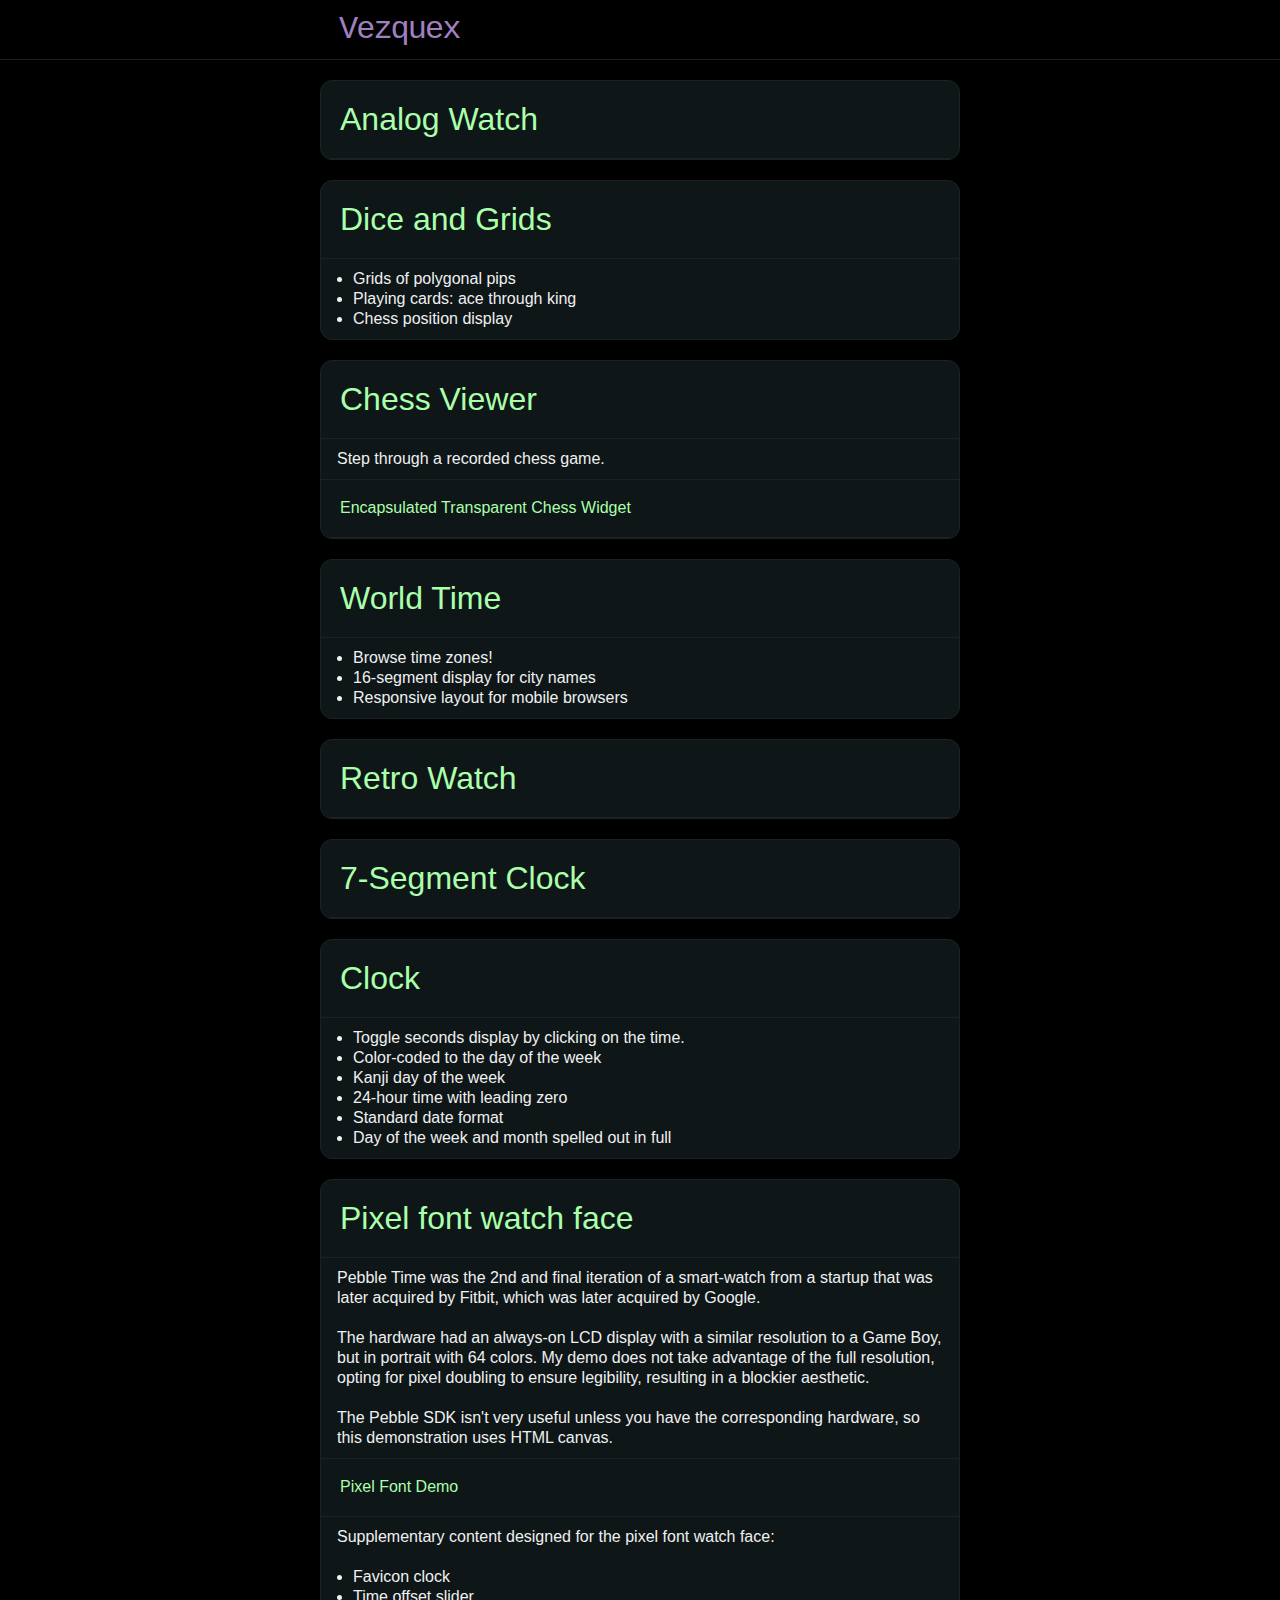
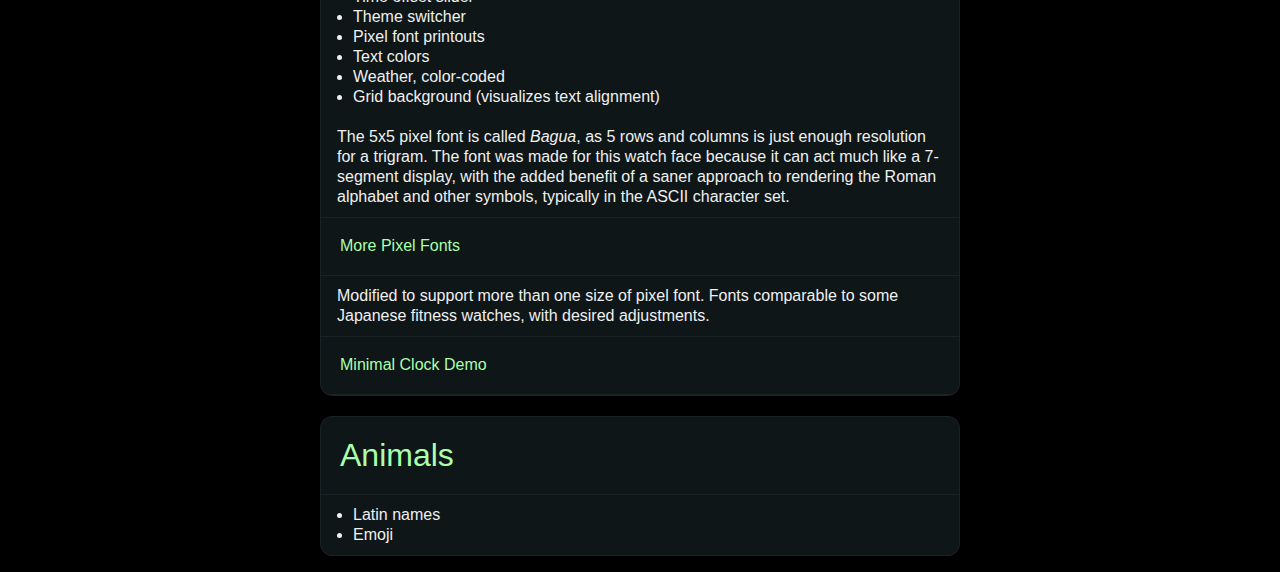
==== index.html @ 53b37e1a "Update index.html" ====
<!doctype html>
<html lang='en'>
<meta charset='utf-8'/>
<meta name='viewport' content='width=device-width, initial-scale=1'/>
<title>Vezquex</title>
<link href='https://github.com/vezquex' rel='me'>
<link rel='authorization_endpoint' href='https://indieauth.com/auth'>
<link rel='token_endpoint' href='https://tokens.indieauth.com/token'>
<style>
* {box-sizing: border-box;}
:root {color-scheme:dark;}
body {
	background:#000;
	color:#F0F0F0;
	margin:0 1em 1em;
	font-family:sans-serif;
	font-size:16px;
	line-height:1.25;
}
a {
	color:#AAFFAA;
	text-decoration:none;
}
a:hover {background:rgb(26,34,37);}
.header, section {
	margin:0 auto;
	max-width:40rem;
}
header {
	border-bottom:#1A2225 1px solid;
	margin:0 -1rem;
	padding:0 1rem;
}
.header {
	color:#A080C0;
	font-family:'Roboto Mono',Consolas,monospace;
	font-size:32px;
	letter-spacing:-2px;
	line-height:59px;
	padding:0 19px;
}
h1 a, .h a, p, ul { line-height:1.25; margin:0; padding:0 19px 19px; }
h1, .h {display:flex;font-weight:normal;margin:0;}
h2 {font-size:1em;}
.row {display:flex;}
.grow, h1 a, .h a {flex-grow:1;}
h1 a, .h a {
	border-bottom:#1A2225 1px solid;
	font-weight:normal;
	padding-top:18px;
}
.h {
	border-top:#1A2225 1px solid;
}
section {
	background:rgb(14,22,24);
	border:#1A2225 1px solid;
	border-radius:12px;
	margin-top:20px;
	overflow:hidden;
}
p, ul {
	padding:10px 16px;
}
ul {
	padding-left:2em;
}
</style>
<link rel='icon'>
<div id='logo' hidden>
<svg xmlns='http://www.w3.org/2000/svg' version='1.1' viewBox='-5 -5 10 10'>
<ellipse rx='4' fill='#AAFFAA'/>
<ellipse rx='2' cx='1' cy='-1' fill='#504060'/>
</svg>
</div>
<script>
const encoded_svg = document.body.querySelector('#logo svg').outerHTML.replace(/\#/g, '%23')
document.head.querySelector('link[rel=icon]').href = `data:image/svg+xml,${encoded_svg}`
</script>
<header>
	<div class='header'>
		Vezquex
	</div>
</header>
<section>
	<h1><a href='https://vezquex.github.io/clock/analog.html'>Analog Watch</a></h1>
</section>
<section>
	<h1><a href='https://vezquex.github.io/clock/dice.html'>Dice and Grids</a></h1>
	<ul>
		<li>Grids of polygonal pips</li>
		<li>Playing cards: ace through king</li>
		<li>Chess position display</li>
	</ul>
</section>
<section>
	<h1><a href='https://vezquex.github.io/clock/chess/'>Chess Viewer</a></h1>
	<p>Step through a recorded chess game.</p>
	<h2 class='h'><a href='https://vezquex.github.io/clock/chess/widget.html'>Encapsulated Transparent Chess Widget</a></h2>
</section>
<section>
	<h1><a href='https://vezquex.github.io/clock/world.html'>World Time</a></h1>
	<ul>
		<li>Browse time zones!</li>
		<li>16-segment display for city names</li>
		<li>Responsive layout for mobile browsers</li>
	</ul>
</section>
<section>
	<h1><a href='https://vezquex.github.io/clock/retro-168.html'>Retro Watch</a></h1>
</section>
<section>
	<h1><a href='https://vezquex.github.io/clock/segment.html'>7-Segment Clock</a></h1>
</section>
<section>
	<h1><a href='https://vezquex.github.io/clock'>Clock</a></h1>
	<ul>
		<li>Toggle seconds display by clicking on the time.</li>
		<li>Color-coded to the day of the week</li>
		<li>Kanji day of the week</li>
		<li>24-hour time with leading zero</li>
		<li>Standard date format</li>
		<li>Day of the week and month spelled out in full</li>
	</ul>
</section>
<section>
	<h1><a href='https://vezquex.github.io/clock/watch-canvas.html'>Pixel font watch face</a></h1>
	<p>Pebble Time was the 2nd and final iteration of a smart-watch from a startup that was later acquired by Fitbit, which was later acquired by Google.</p>
	<p>The hardware had an always-on LCD display with a similar resolution to a Game Boy, but in portrait with 64 colors. My demo does not take advantage of the full resolution, opting for pixel doubling to ensure legibility, resulting in a blockier aesthetic.</p>
	<p>The Pebble SDK isn't very useful unless you have the corresponding hardware, so this demonstration uses HTML canvas.</p>
	<h2 class='h'>
		<a href='https://vezquex.github.io/clock/demo.html'>
			Pixel Font Demo
		</a>
	</h2>
	<p>Supplementary content designed for the pixel font watch face:</p>
	<ul>
	<li>Favicon clock</li>
	<li>Time offset slider</li>
	<li>Theme switcher</li>
	<li>Pixel font printouts</li>
	<li>Text colors</li>
	<li>Weather, color-coded</li>
	<li>Grid background (visualizes text alignment)</li>
	</ul>
	<p>The 5x5 pixel font is called <em>Bagua</em>, as 5 rows and columns is just enough resolution for a trigram. The font was made for this watch face because it can act much like a 7-segment display, with the added benefit of a saner approach to rendering the Roman alphabet and other symbols, typically in the ASCII character set.</p>
	<h2 class='h'>
		<a href='https://vezquex.github.io/clock/mip.html'>
			More Pixel Fonts
		</a>
	</h2>
	<p>Modified to support more than one size of pixel font. Fonts comparable to some Japanese fitness watches, with desired adjustments.</p>
	<h2 class='h'>
		<a href='https://vezquex.github.io/clock/minimal.html'>
			Minimal Clock Demo
		</a>
	</h2>
</section>
<section>
	<h1></a><a href='https://vezquex.github.io/misc/animal.html'>Animals</a></h1>
	<ul>
		<li>Latin names</li>
		<li>Emoji</li>
	</ul>
</section>
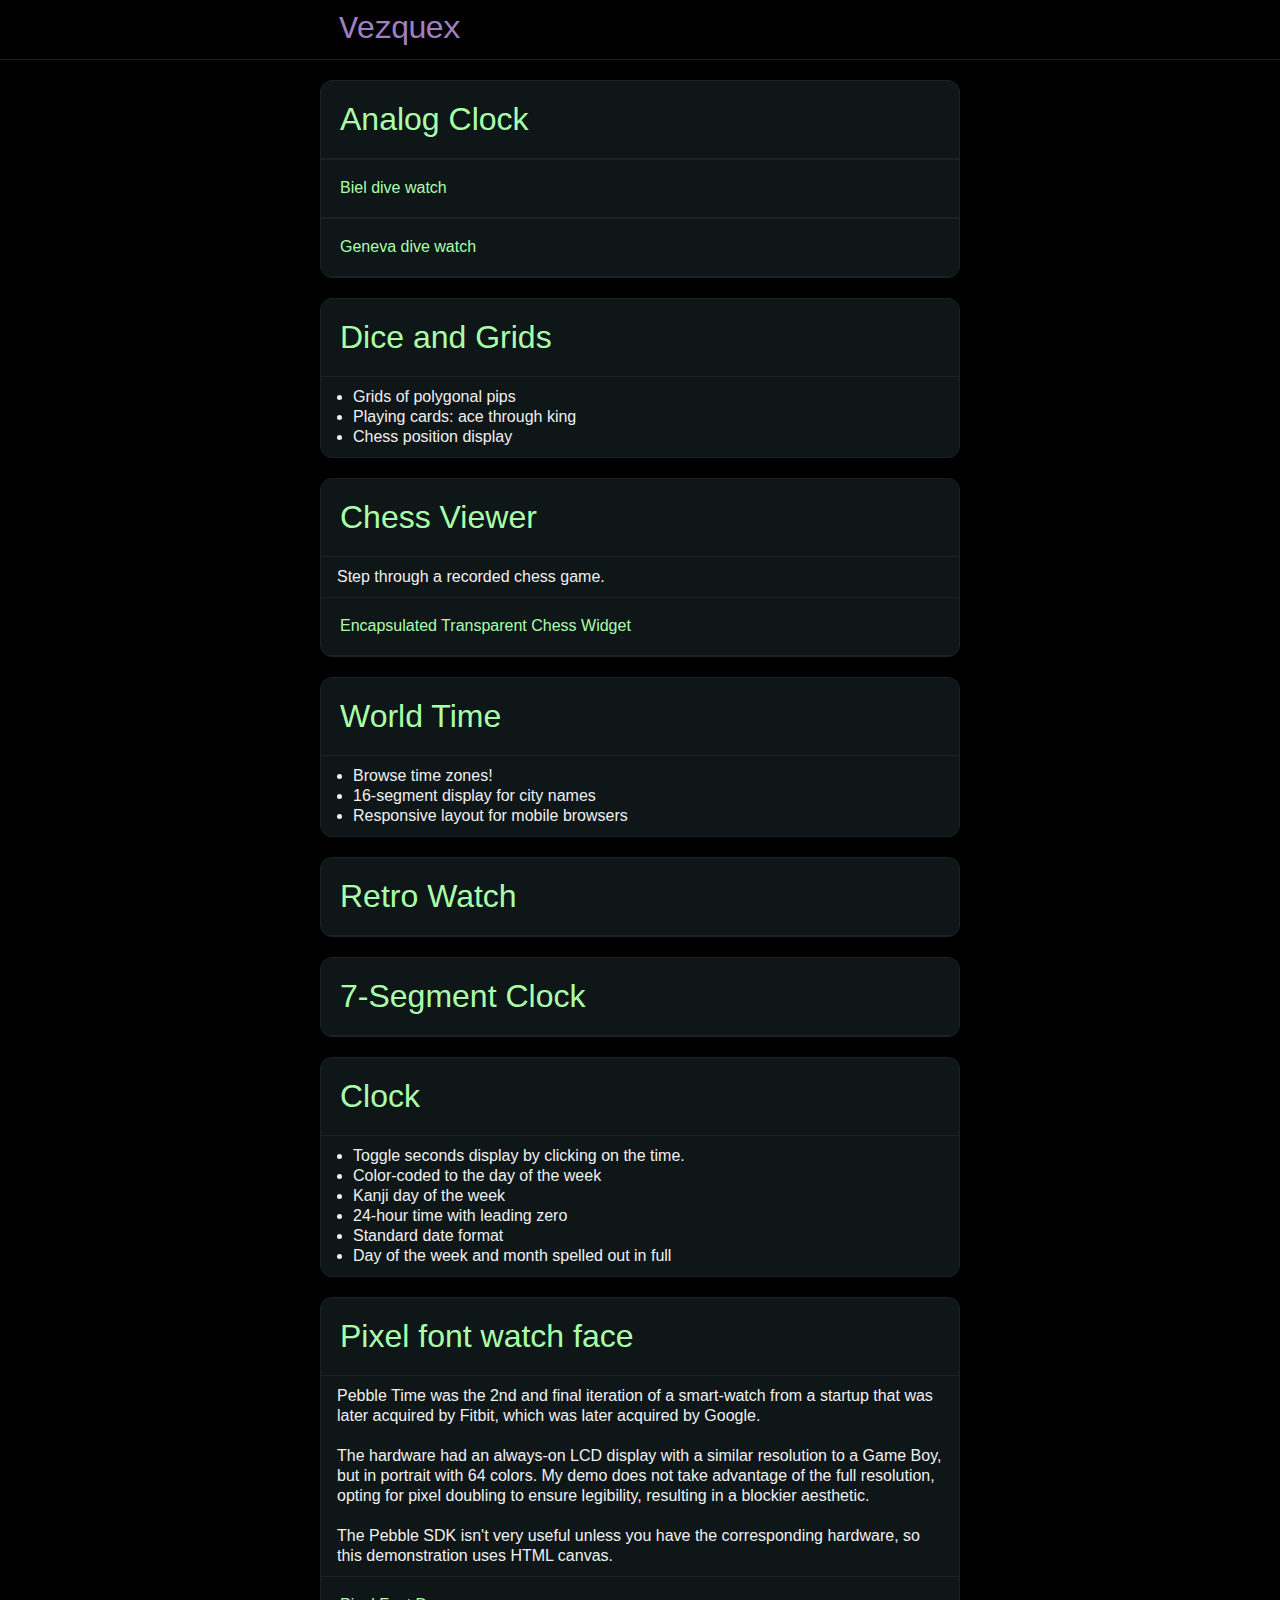
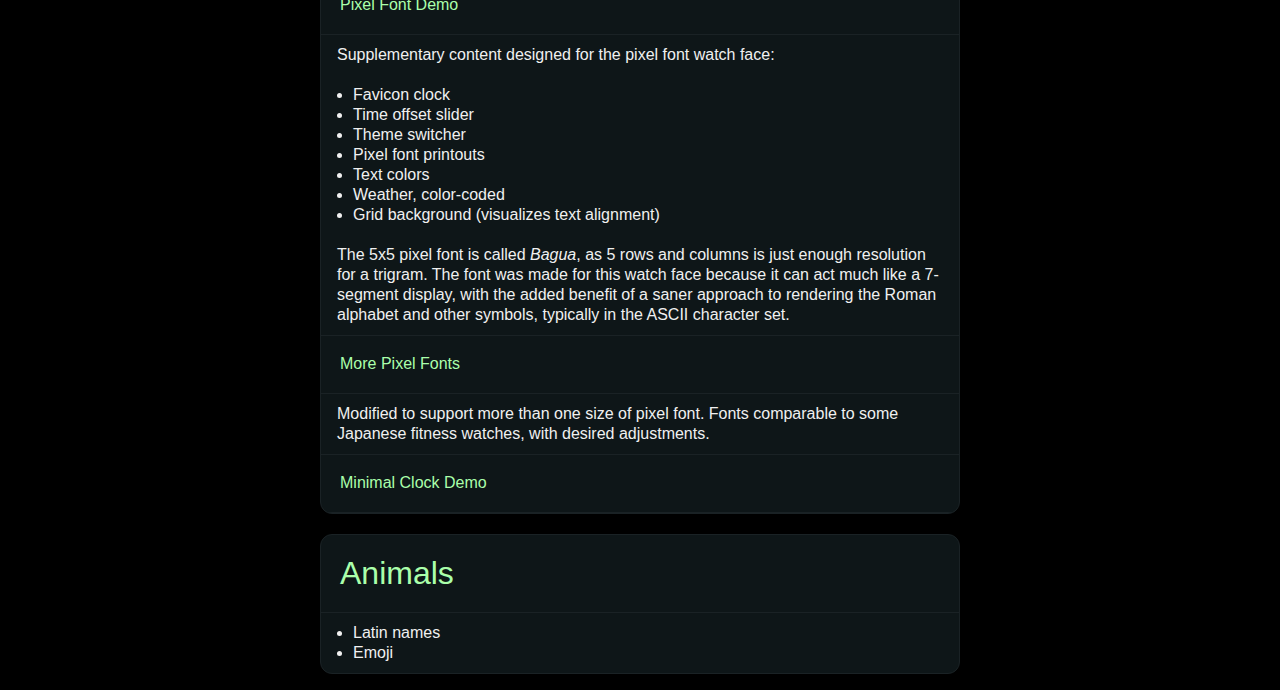
==== commit 9b5e9565: "Update index.html" ====
--- a/index.html
+++ b/index.html
@@ -83,7 +83,9 @@
 	</div>
 </header>
 <section>
-	<h1><a href='https://vezquex.github.io/clock/analog.html'>Analog Watch</a></h1>
+	<h1><a href='https://vezquex.github.io/clock/analog.html'>Analog Clock</a></h1>
+	<h2 class='h'><a href='https://vezquex.github.io/clock/biel.html'>Biel dive watch</a></h2>
+	<h2 class='h'><a href='https://vezquex.github.io/clock/geneva.html'>Geneva dive watch</a></h2>
 </section>
 <section>
 	<h1><a href='https://vezquex.github.io/clock/dice.html'>Dice and Grids</a></h1>
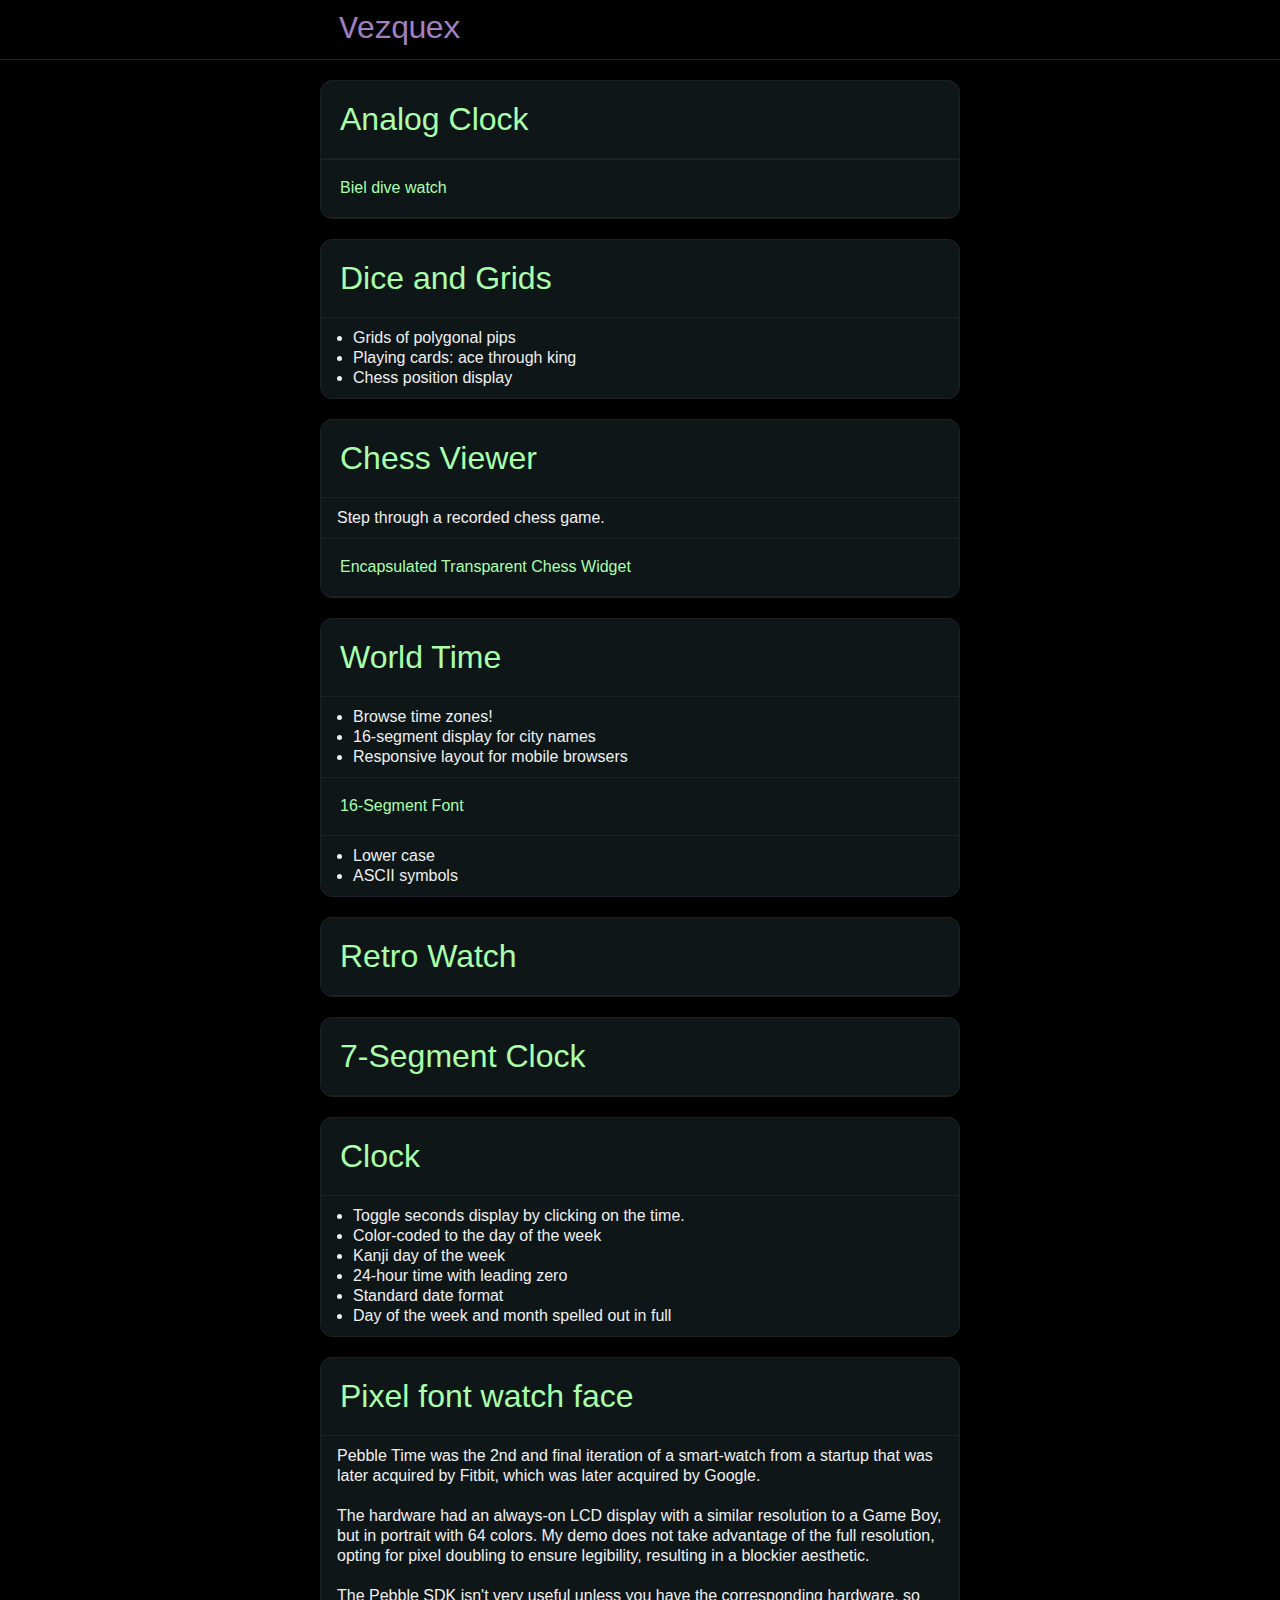
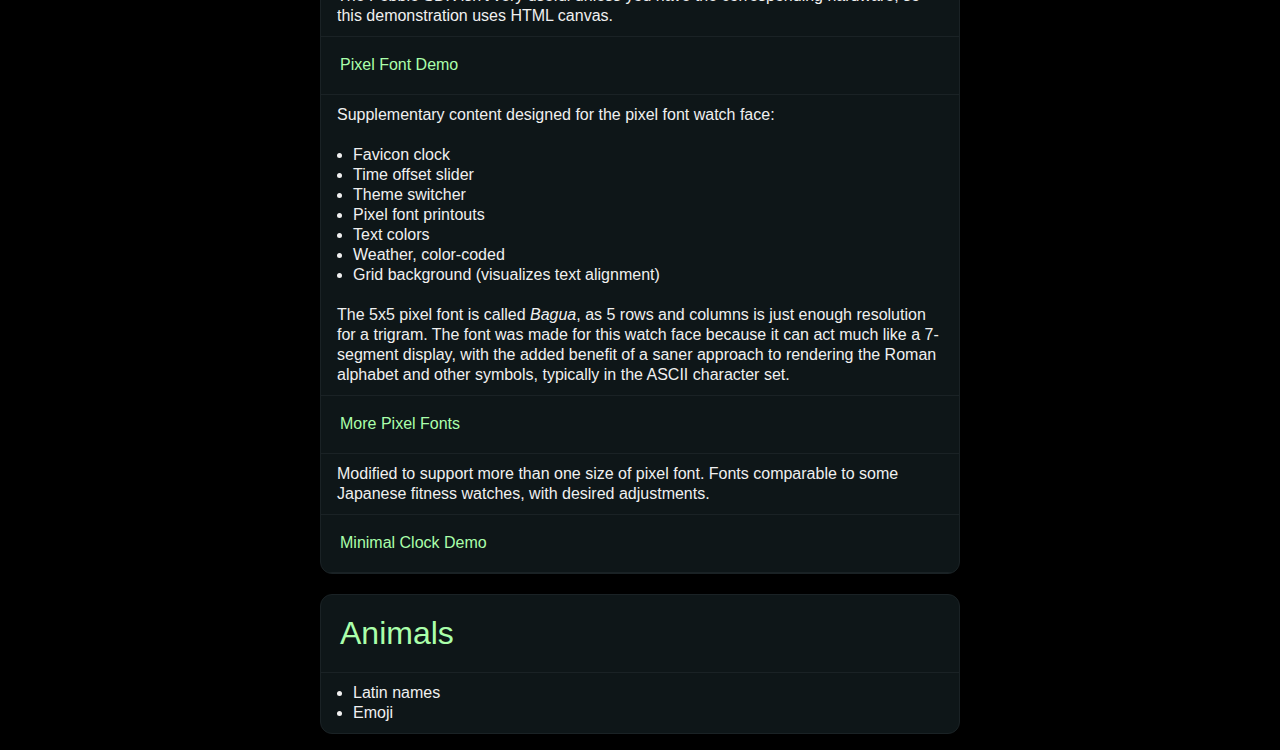
==== commit a253ccd7: "Update index.html" ====
--- a/index.html
+++ b/index.html
@@ -85,7 +85,7 @@
 <section>
 	<h1><a href='https://vezquex.github.io/clock/analog.html'>Analog Clock</a></h1>
 	<h2 class='h'><a href='https://vezquex.github.io/clock/biel.html'>Biel dive watch</a></h2>
-	<h2 class='h'><a href='https://vezquex.github.io/clock/geneva.html'>Geneva dive watch</a></h2>
+	<!-- <h2 class='h'><a href='https://vezquex.github.io/clock/geneva.html'>Geneva dive watch</a></h2> -->
 </section>
 <section>
 	<h1><a href='https://vezquex.github.io/clock/dice.html'>Dice and Grids</a></h1>
@@ -106,6 +106,13 @@
 		<li>Browse time zones!</li>
 		<li>16-segment display for city names</li>
 		<li>Responsive layout for mobile browsers</li>
+	</ul>
+	<h2 class='h'>
+		<a href='https://vezquex.github.io/clock/sixteen.html'>16-Segment Font</a>
+	</h2>
+	<ul>
+		<li>Lower case</li>
+		<li>ASCII symbols</li>
 	</ul>
 </section>
 <section>
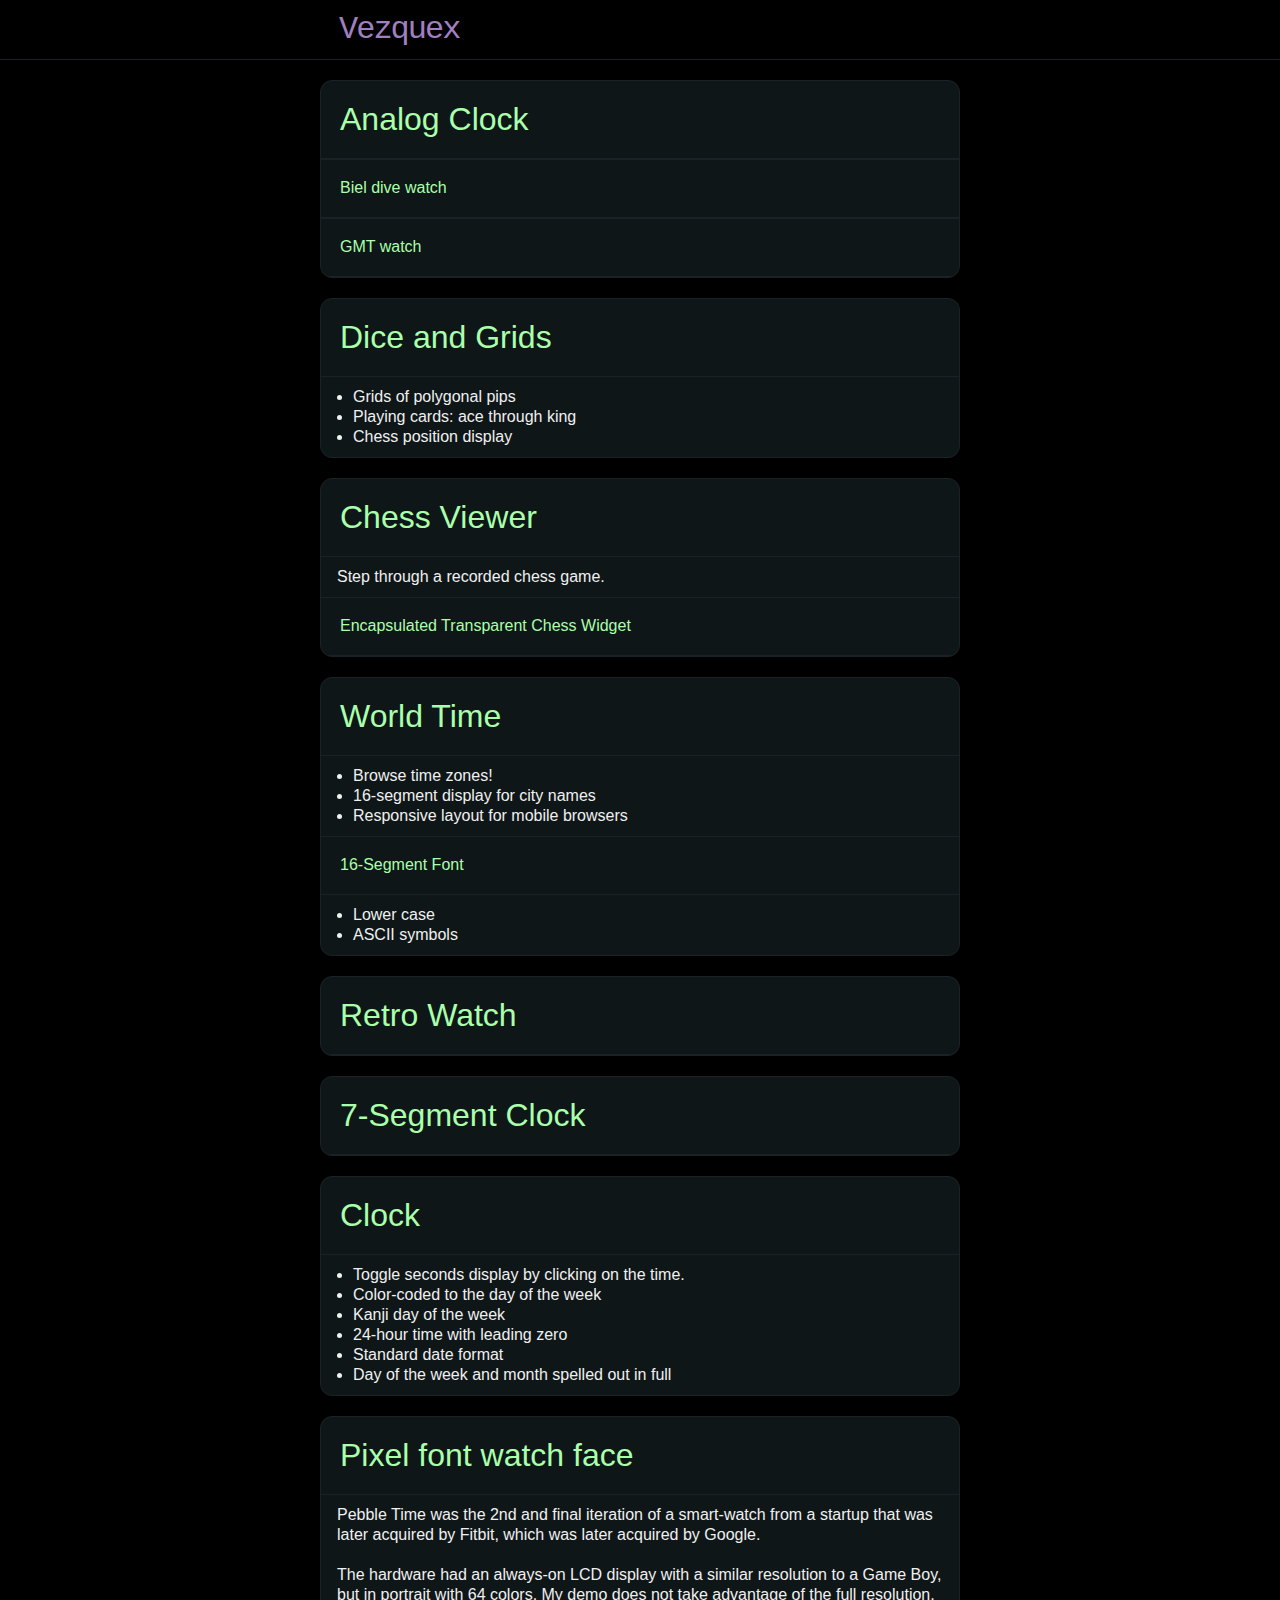
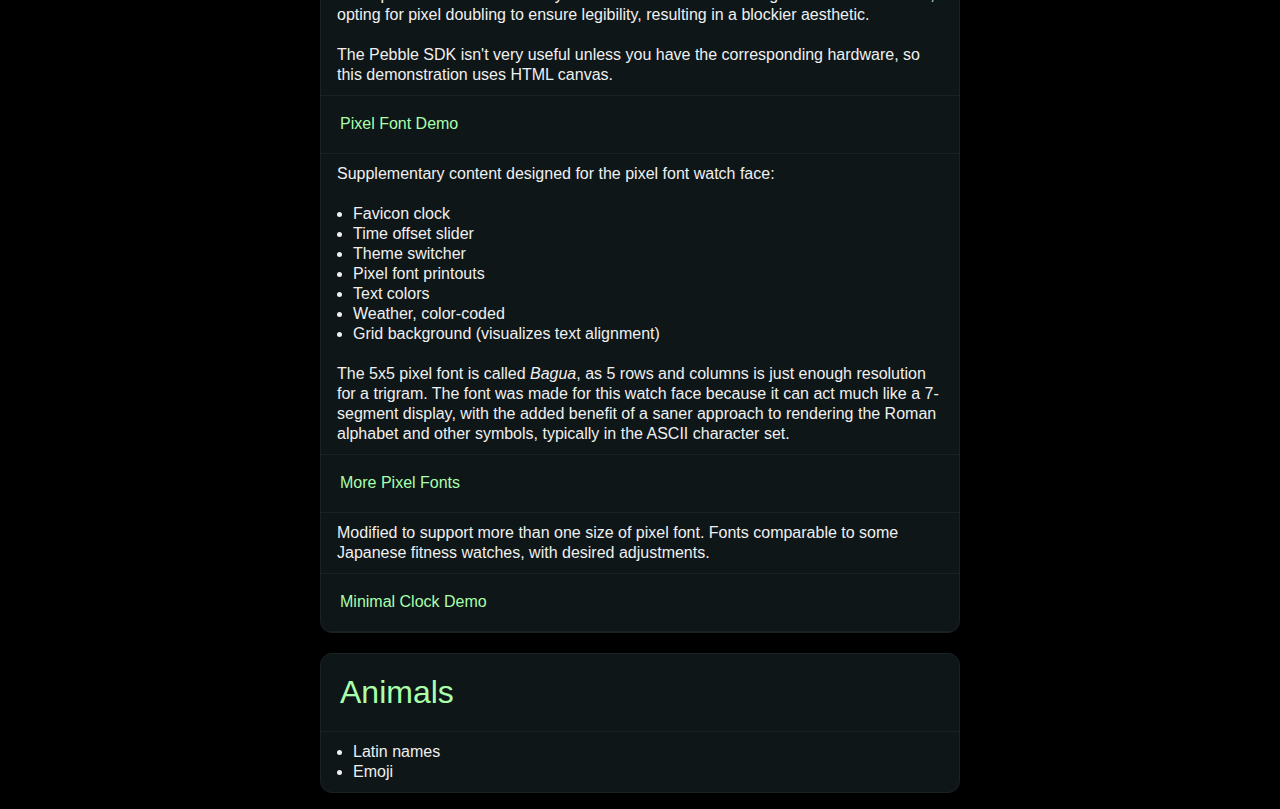
==== commit a7abb74f: "Update index.html" ====
--- a/index.html
+++ b/index.html
@@ -85,7 +85,7 @@
 <section>
 	<h1><a href='https://vezquex.github.io/clock/analog.html'>Analog Clock</a></h1>
 	<h2 class='h'><a href='https://vezquex.github.io/clock/biel.html'>Biel dive watch</a></h2>
-	<!-- <h2 class='h'><a href='https://vezquex.github.io/clock/geneva.html'>Geneva dive watch</a></h2> -->
+	<h2 class='h'><a href='https://vezquex.github.io/clock/gmt.html'>GMT watch</a></h2>
 </section>
 <section>
 	<h1><a href='https://vezquex.github.io/clock/dice.html'>Dice and Grids</a></h1>
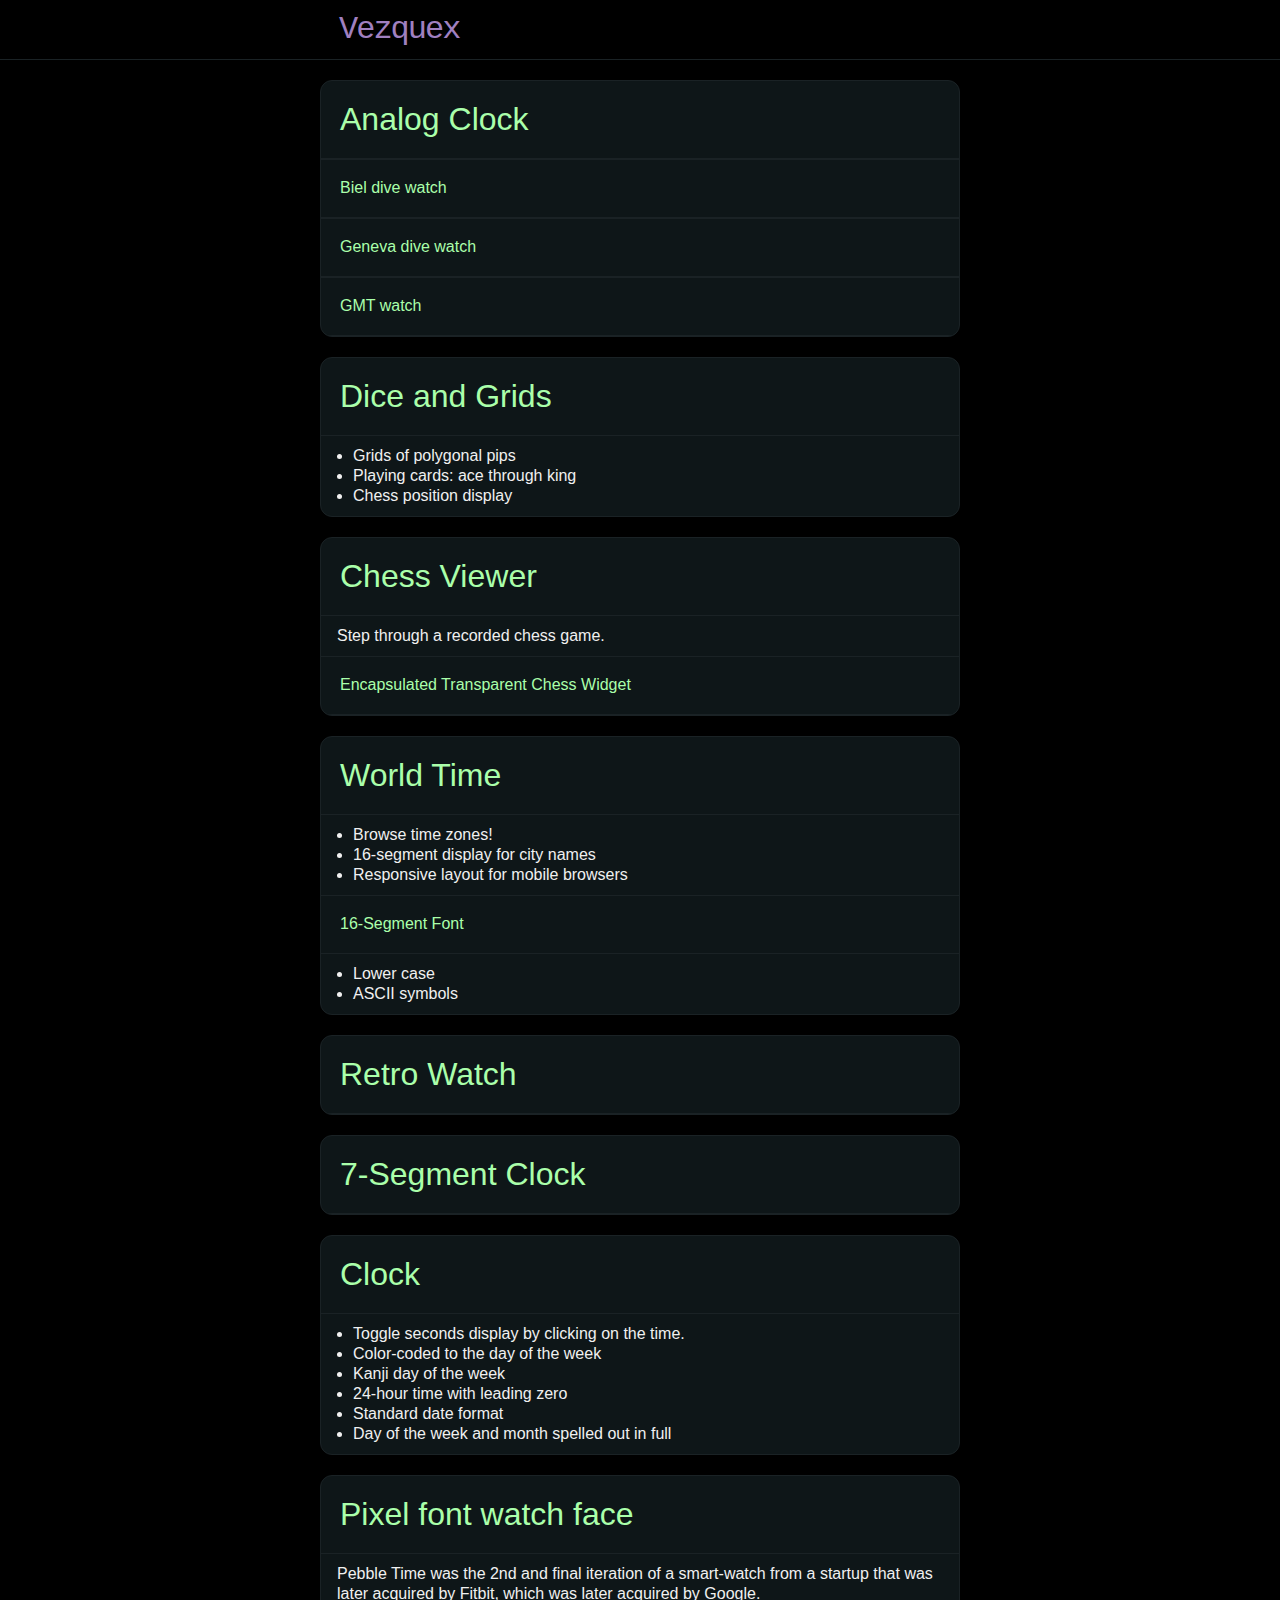
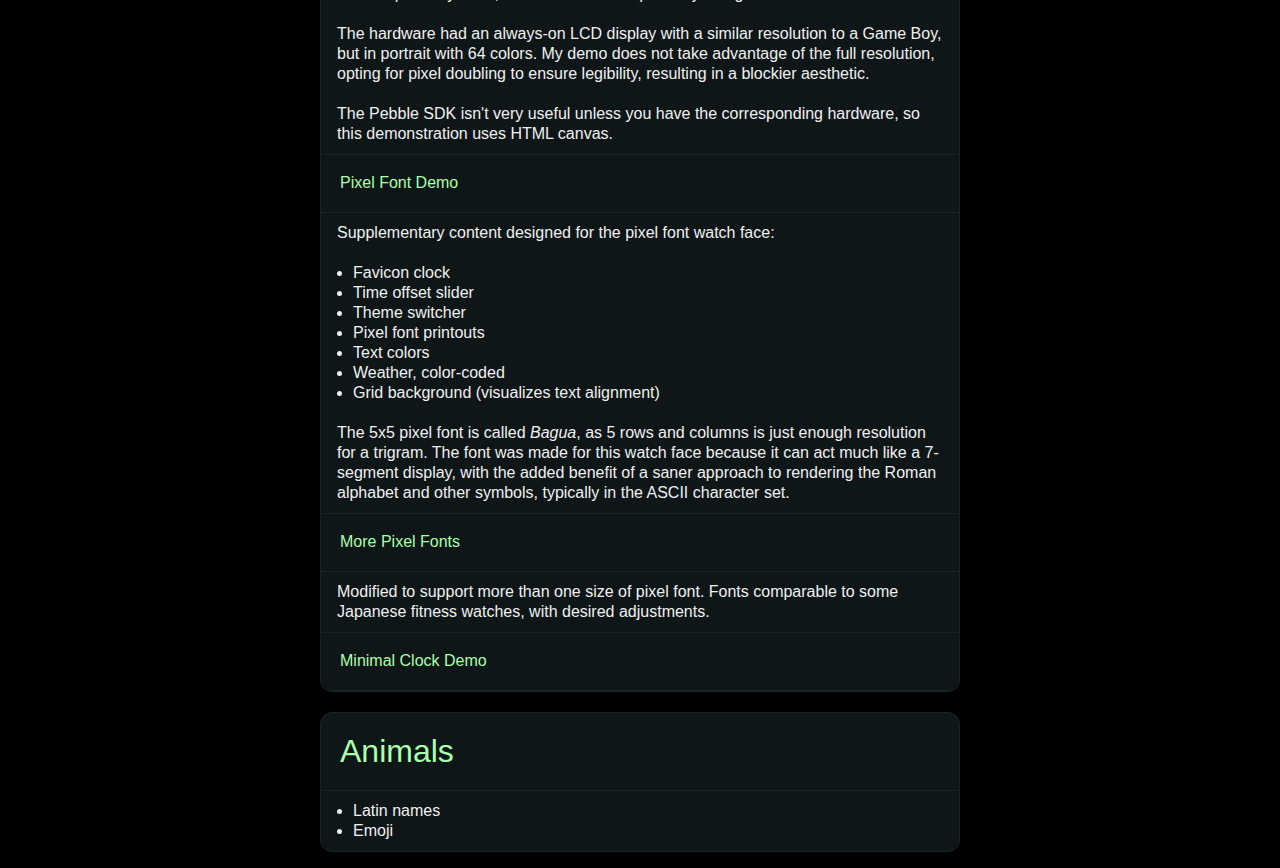
==== commit 00458683: "Update index.html" ====
--- a/index.html
+++ b/index.html
@@ -85,6 +85,7 @@
 <section>
 	<h1><a href='https://vezquex.github.io/clock/analog.html'>Analog Clock</a></h1>
 	<h2 class='h'><a href='https://vezquex.github.io/clock/biel.html'>Biel dive watch</a></h2>
+	<h2 class='h'><a href='https://vezquex.github.io/clock/geneva.html'>Geneva dive watch</a></h2>
 	<h2 class='h'><a href='https://vezquex.github.io/clock/gmt.html'>GMT watch</a></h2>
 </section>
 <section>
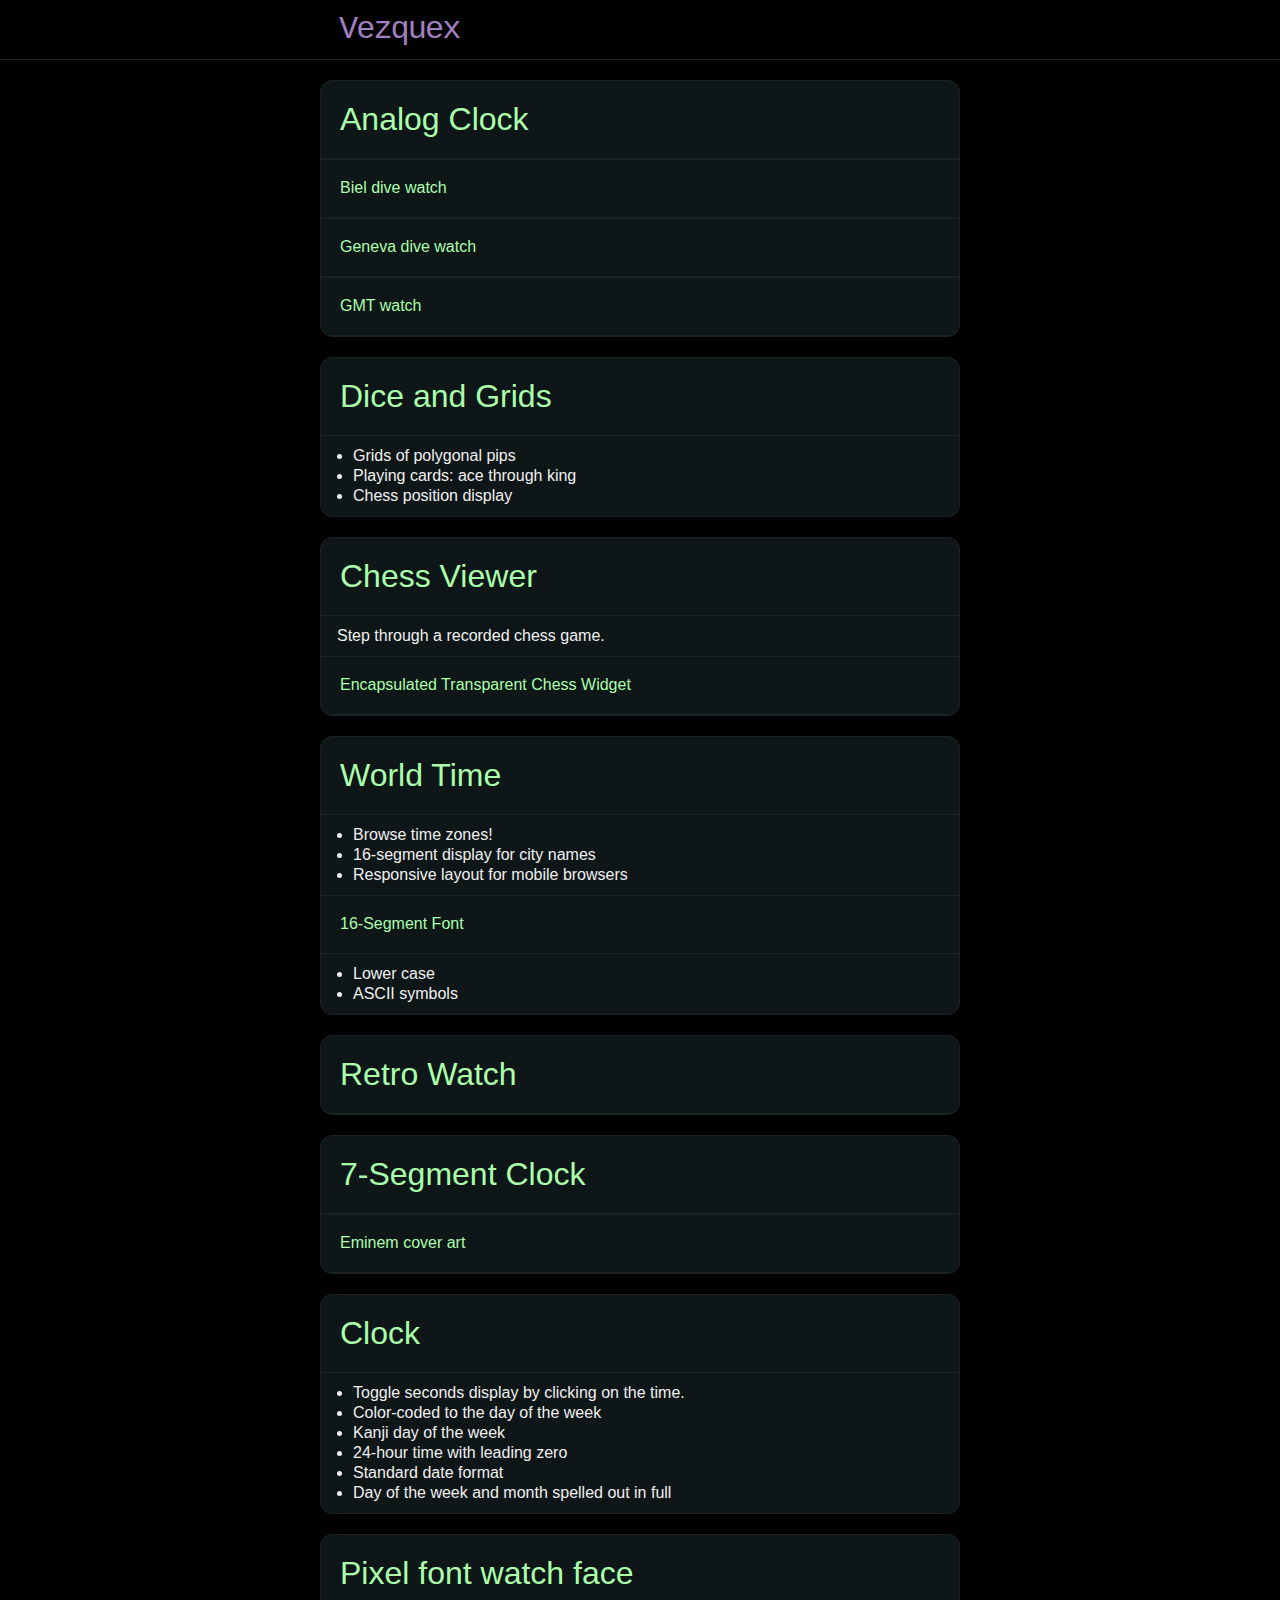
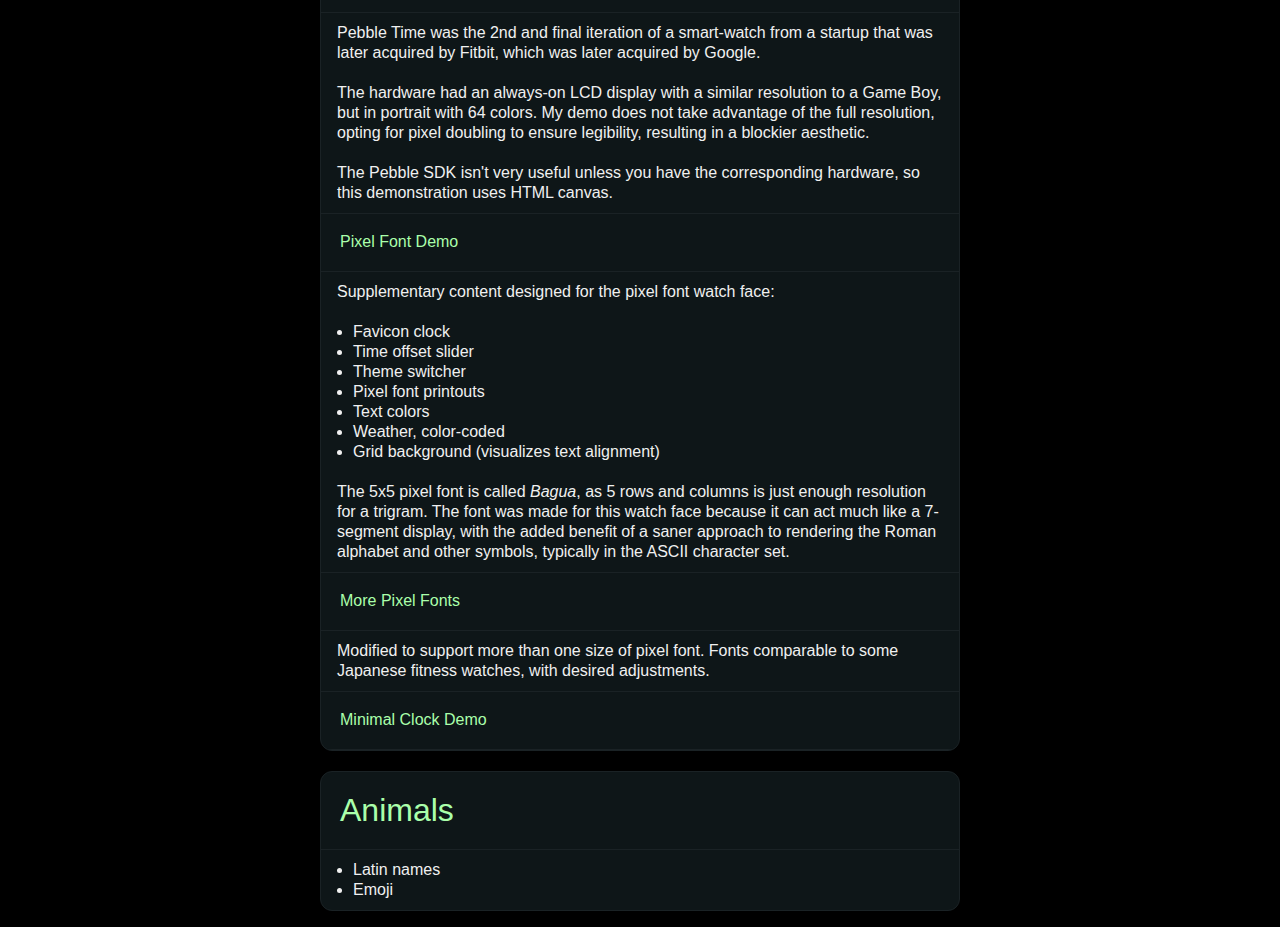
==== commit 0b87fab6: "Update index.html" ====
--- a/index.html
+++ b/index.html
@@ -121,6 +121,7 @@
 </section>
 <section>
 	<h1><a href='https://vezquex.github.io/clock/segment.html'>7-Segment Clock</a></h1>
+	<h2 class='h'><a href='https://vezquex.github.io/clock/eminem.html'>Eminem cover art</a></h2>
 </section>
 <section>
 	<h1><a href='https://vezquex.github.io/clock'>Clock</a></h1>
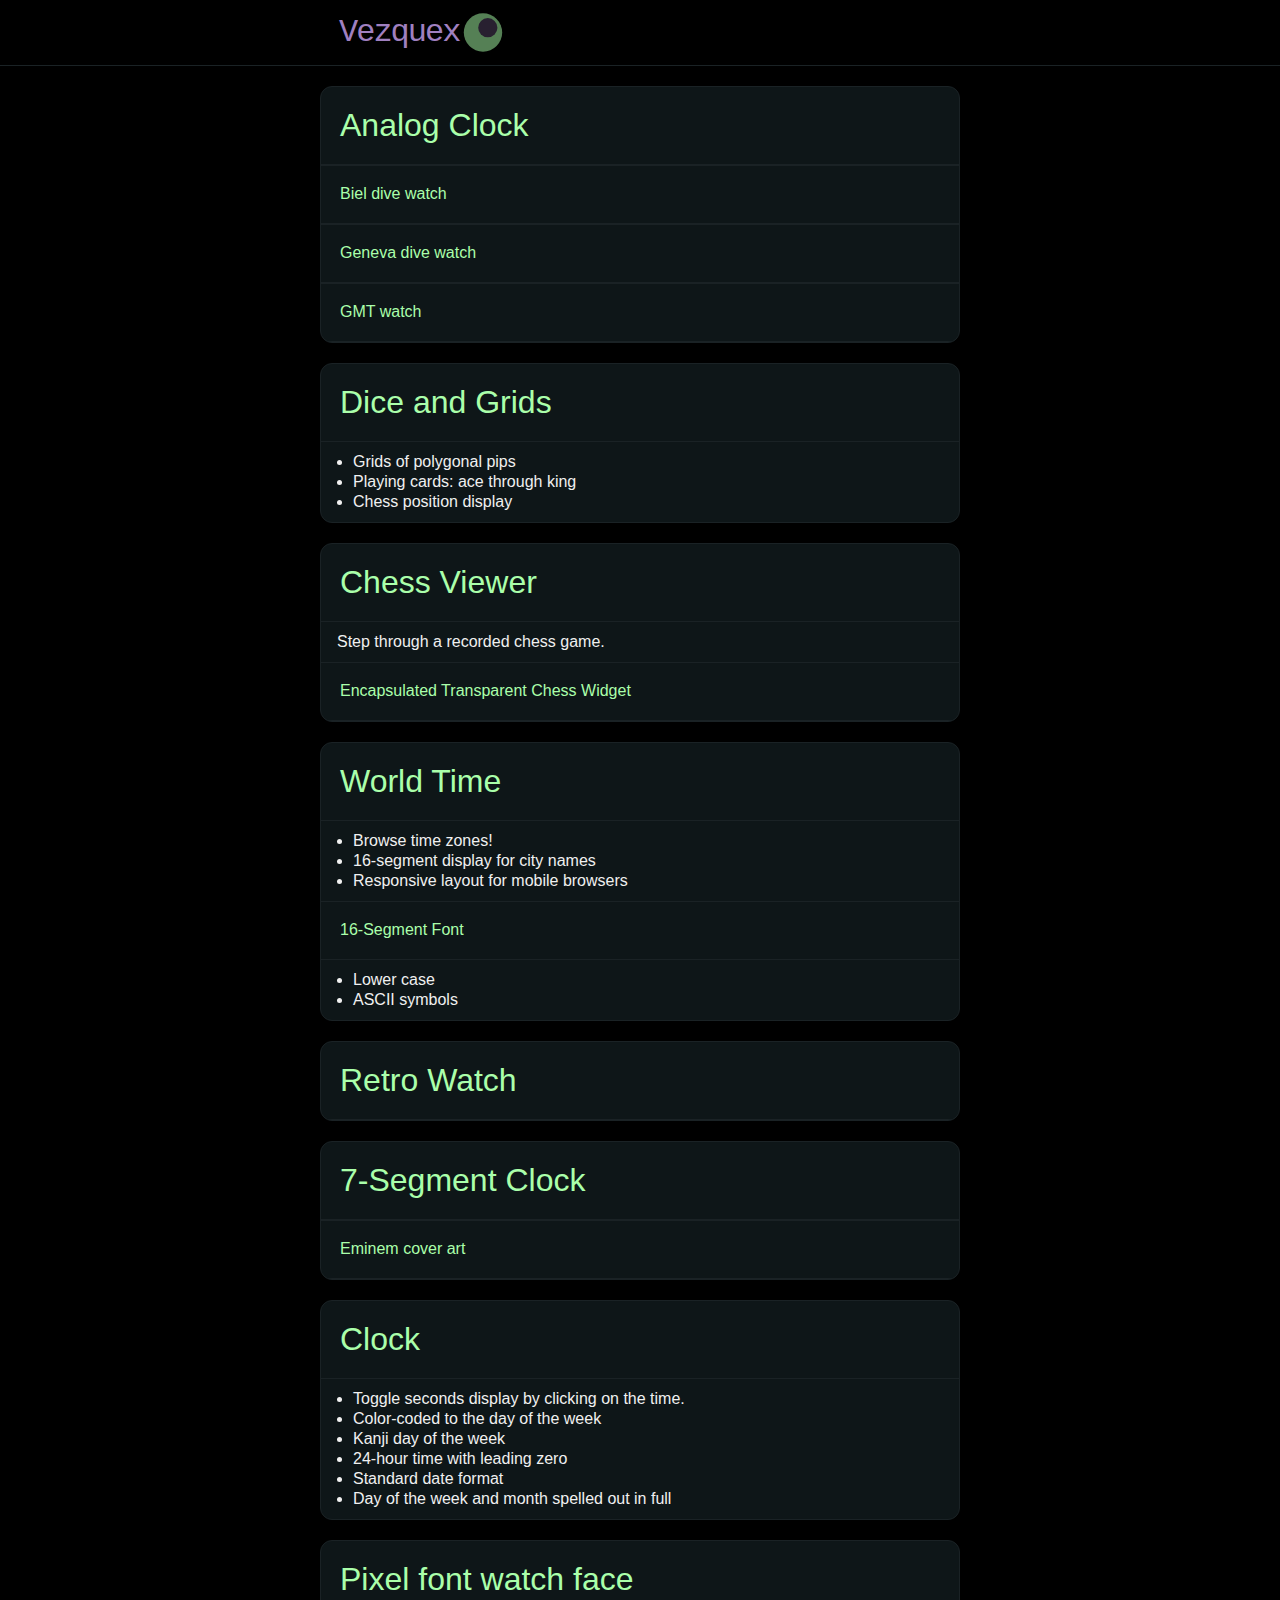
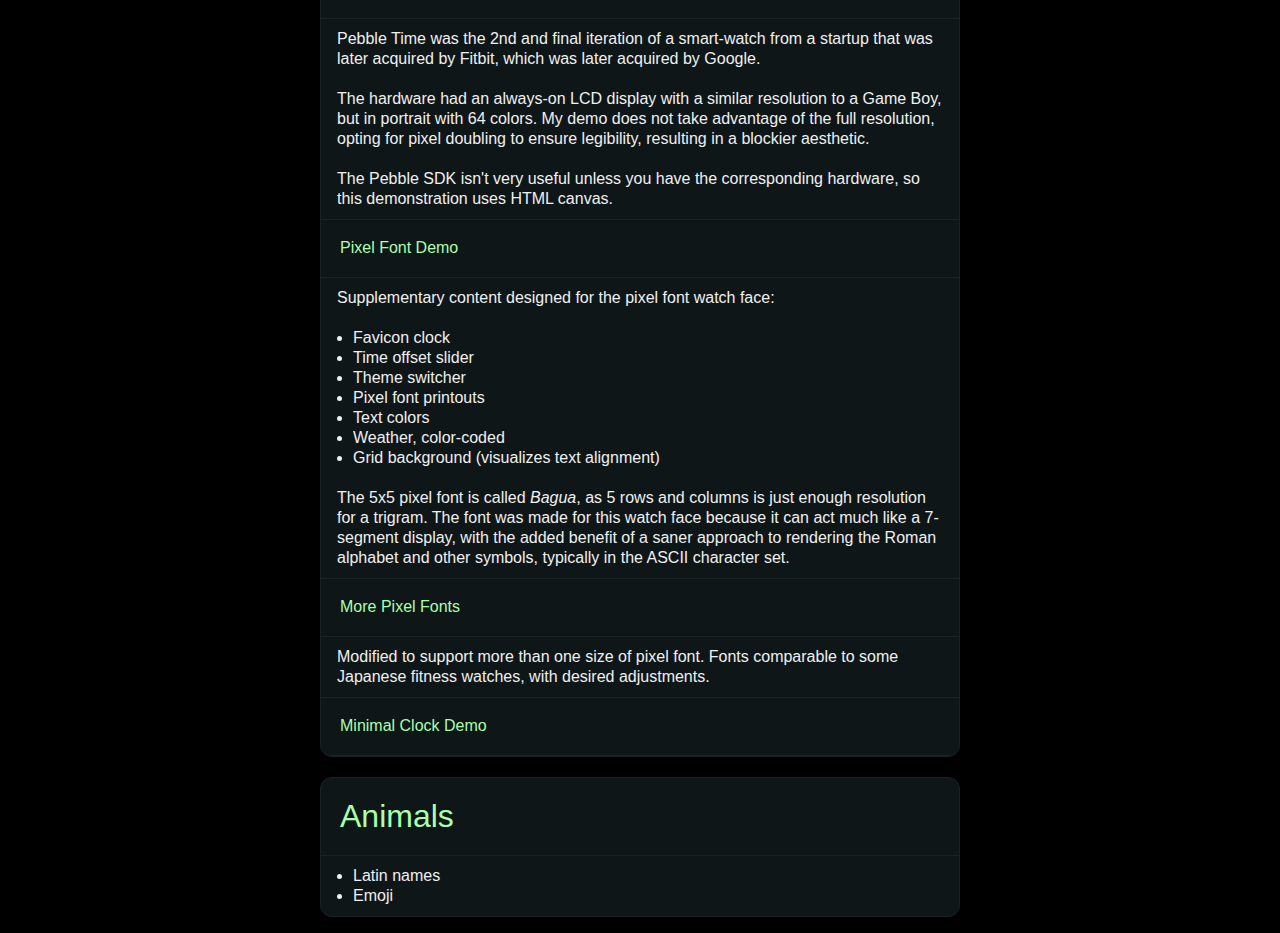
==== commit 1594b011: "Update index.html" ====
--- a/index.html
+++ b/index.html
@@ -8,7 +8,10 @@
 <link rel='token_endpoint' href='https://tokens.indieauth.com/token'>
 <style>
 * {box-sizing: border-box;}
-:root {color-scheme:dark;}
+:root {
+	--accent: #A080C0;
+	color-scheme:dark;
+}
 body {
 	background:#000;
 	color:#F0F0F0;
@@ -32,11 +35,12 @@
 	padding:0 1rem;
 }
 .header {
-	color:#A080C0;
+	color:var(--accent);
+	display: flex;
 	font-family:'Roboto Mono',Consolas,monospace;
 	font-size:32px;
 	letter-spacing:-2px;
-	line-height:59px;
+	line-height:65px;
 	padding:0 19px;
 }
 h1 a, .h a, p, ul { line-height:1.25; margin:0; padding:0 19px 19px; }
@@ -65,23 +69,26 @@
 ul {
 	padding-left:2em;
 }
+.logo svg {
+	fill: var(--accent);
+	width: 1.5em;
+	opacity: .5;
+}
 </style>
 <link rel='icon'>
-<div id='logo' hidden>
-<svg xmlns='http://www.w3.org/2000/svg' version='1.1' viewBox='-5 -5 10 10'>
-<ellipse rx='4' fill='#AAFFAA'/>
-<ellipse rx='2' cx='1' cy='-1' fill='#504060'/>
-</svg>
-</div>
-<script>
-const encoded_svg = document.body.querySelector('#logo svg').outerHTML.replace(/\#/g, '%23')
-document.head.querySelector('link[rel=icon]').href = `data:image/svg+xml,${encoded_svg}`
-</script>
 <header>
-	<div class='header'>
+	<div class='header logo'>
 		Vezquex
+		<svg xmlns='http://www.w3.org/2000/svg' version='1.1' viewBox='-5 -5 10 10'>
+			<ellipse rx='4' fill='#AAFFAA'/>
+			<ellipse rx='2' cx='1' cy='-1' fill='#504060'/>
+		</svg>
 	</div>
 </header>
+<script>
+	const encoded_svg = document.body.querySelector('.logo > svg').outerHTML.replace(/\#/g, '%23')
+	document.head.querySelector('link[rel=icon]').href = `data:image/svg+xml,${encoded_svg}`
+</script>
 <section>
 	<h1><a href='https://vezquex.github.io/clock/analog.html'>Analog Clock</a></h1>
 	<h2 class='h'><a href='https://vezquex.github.io/clock/biel.html'>Biel dive watch</a></h2>
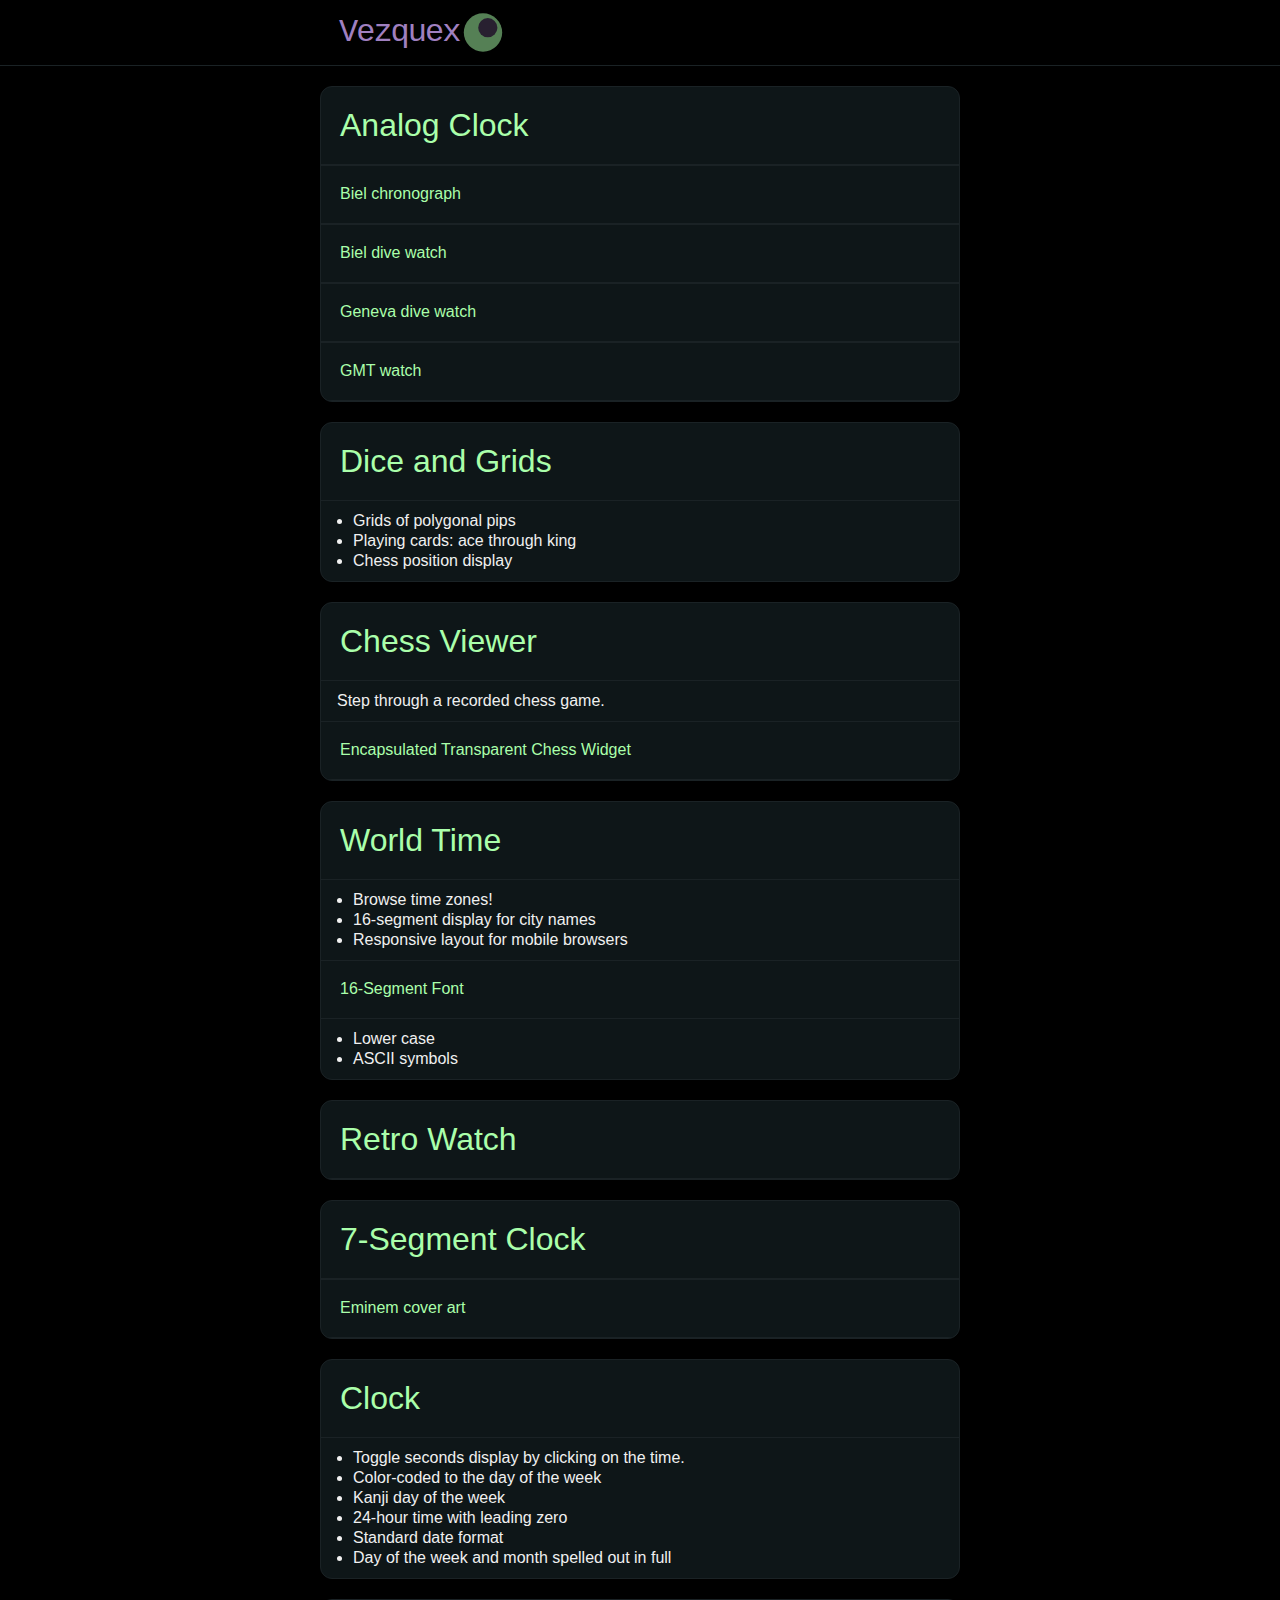
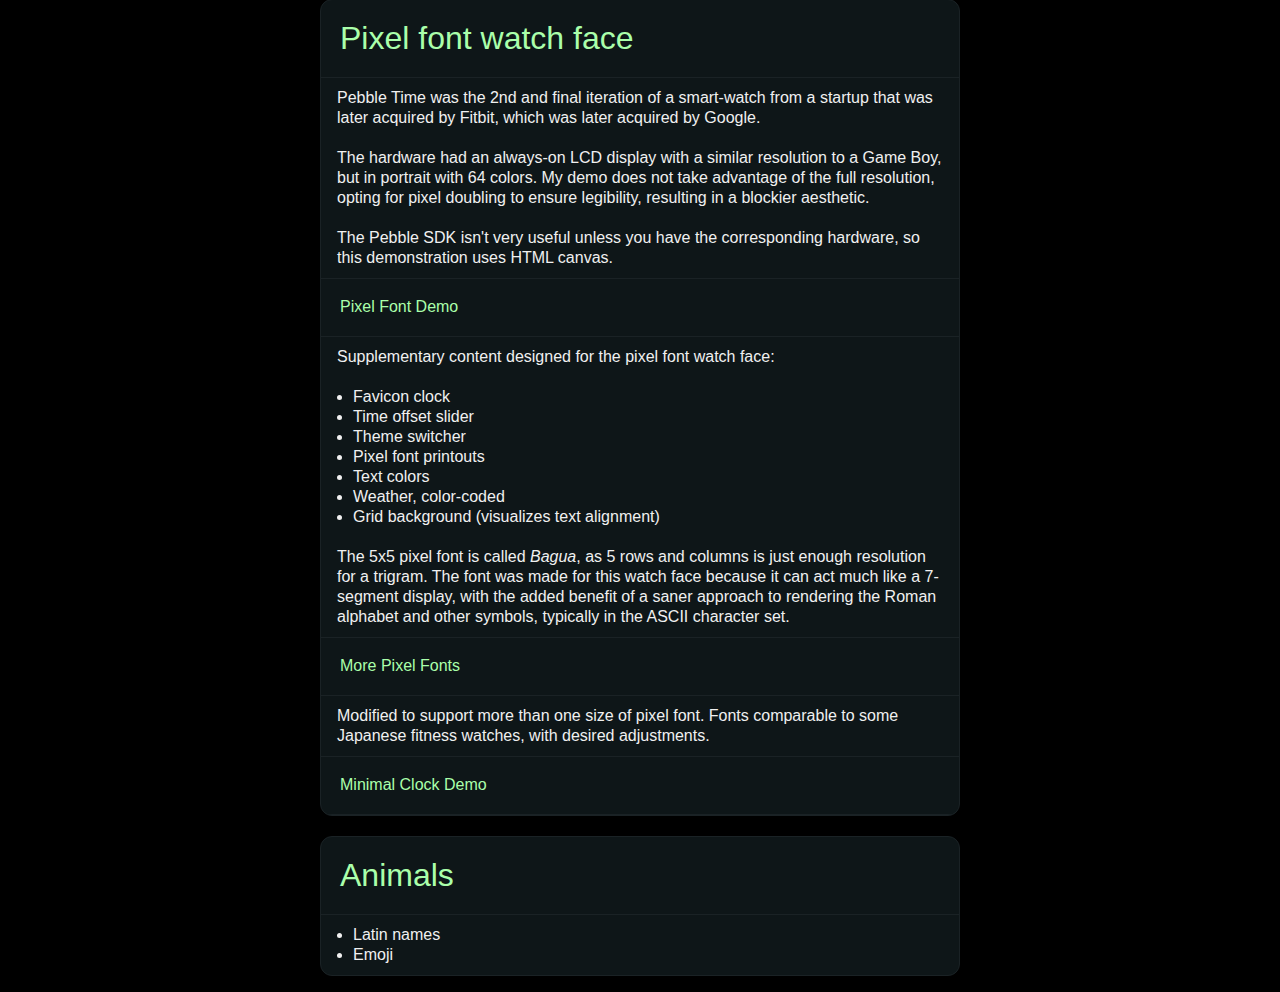
==== commit 239a49c0: "Update index.html" ====
--- a/index.html
+++ b/index.html
@@ -2,6 +2,7 @@
 <html lang='en'>
 <meta charset='utf-8'/>
 <meta name='viewport' content='width=device-width, initial-scale=1'/>
+<meta name='theme-color' content='#000000'/>
 <title>Vezquex</title>
 <link href='https://github.com/vezquex' rel='me'>
 <link rel='authorization_endpoint' href='https://indieauth.com/auth'>
@@ -91,6 +92,7 @@
 </script>
 <section>
 	<h1><a href='https://vezquex.github.io/clock/analog.html'>Analog Clock</a></h1>
+	<h2 class='h'><a href='https://vezquex.github.io/clock/tach.html'>Biel chronograph</a></h2>
 	<h2 class='h'><a href='https://vezquex.github.io/clock/biel.html'>Biel dive watch</a></h2>
 	<h2 class='h'><a href='https://vezquex.github.io/clock/geneva.html'>Geneva dive watch</a></h2>
 	<h2 class='h'><a href='https://vezquex.github.io/clock/gmt.html'>GMT watch</a></h2>
